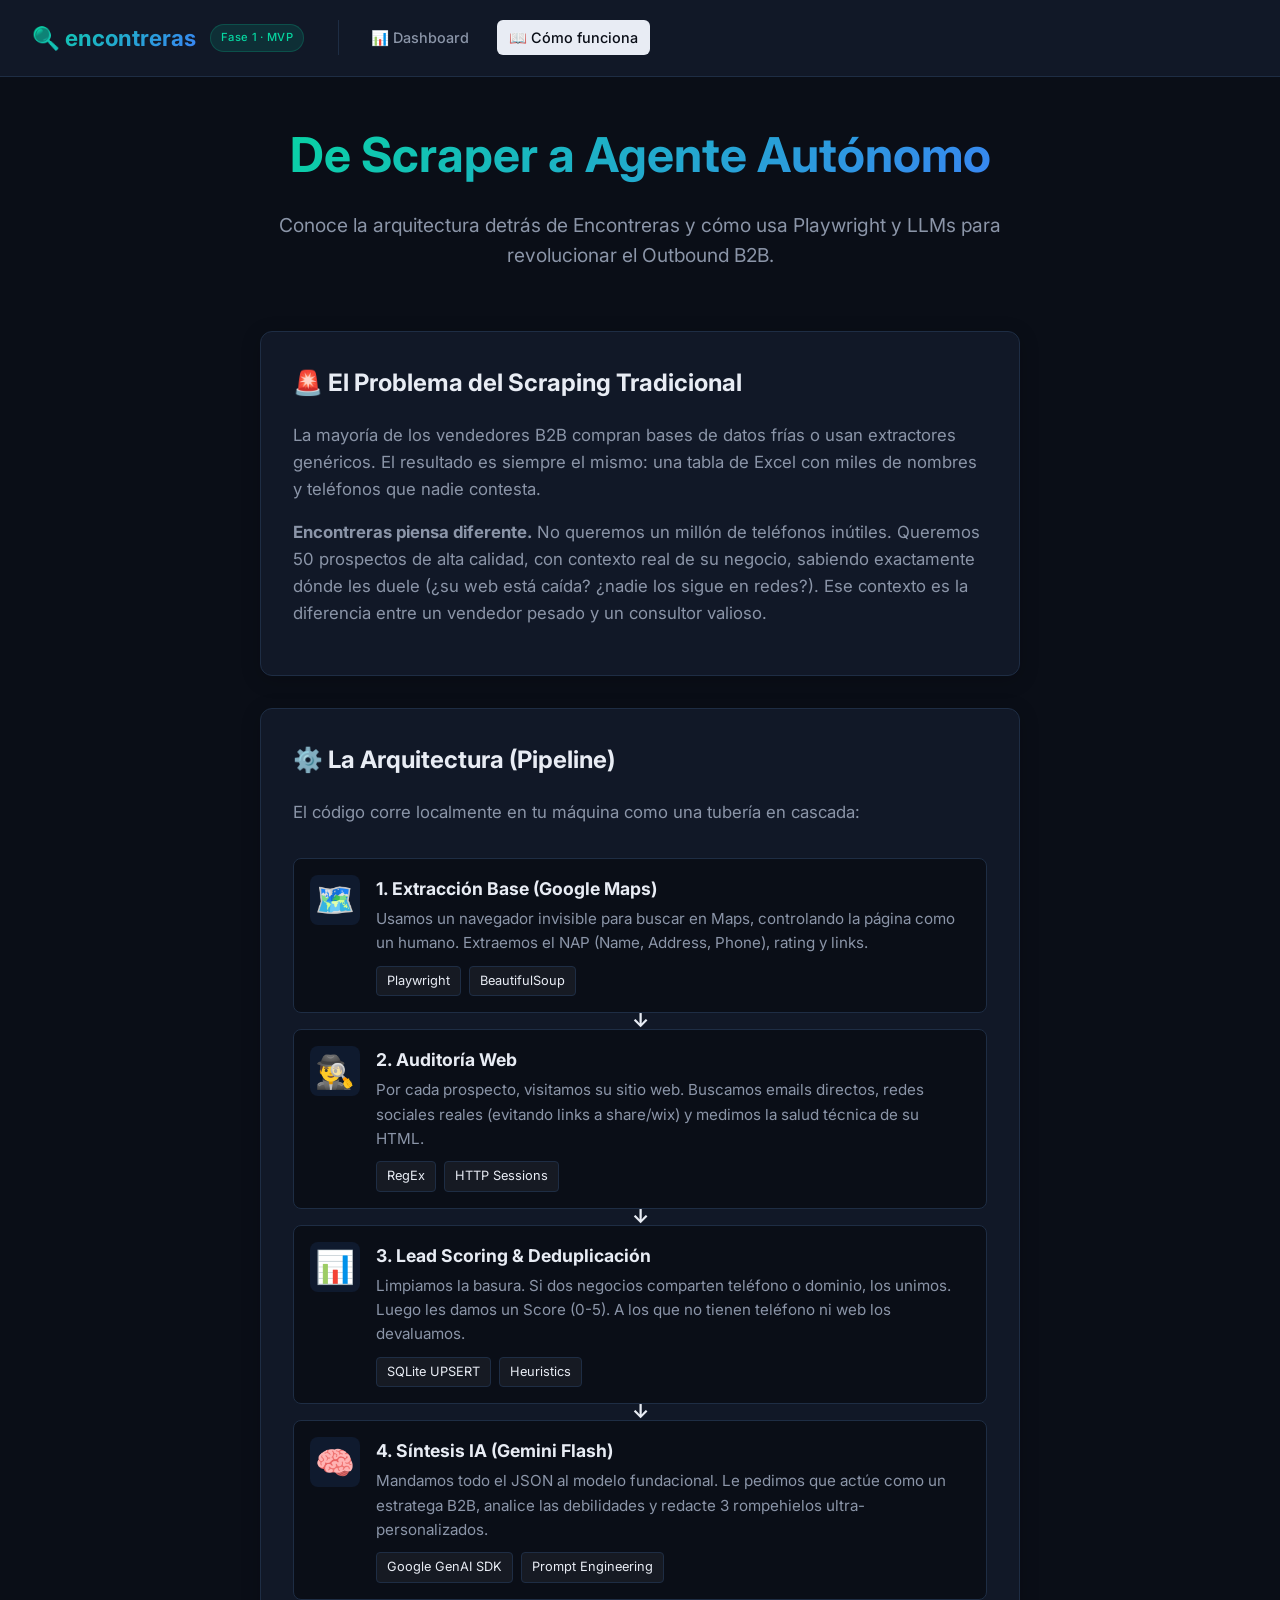
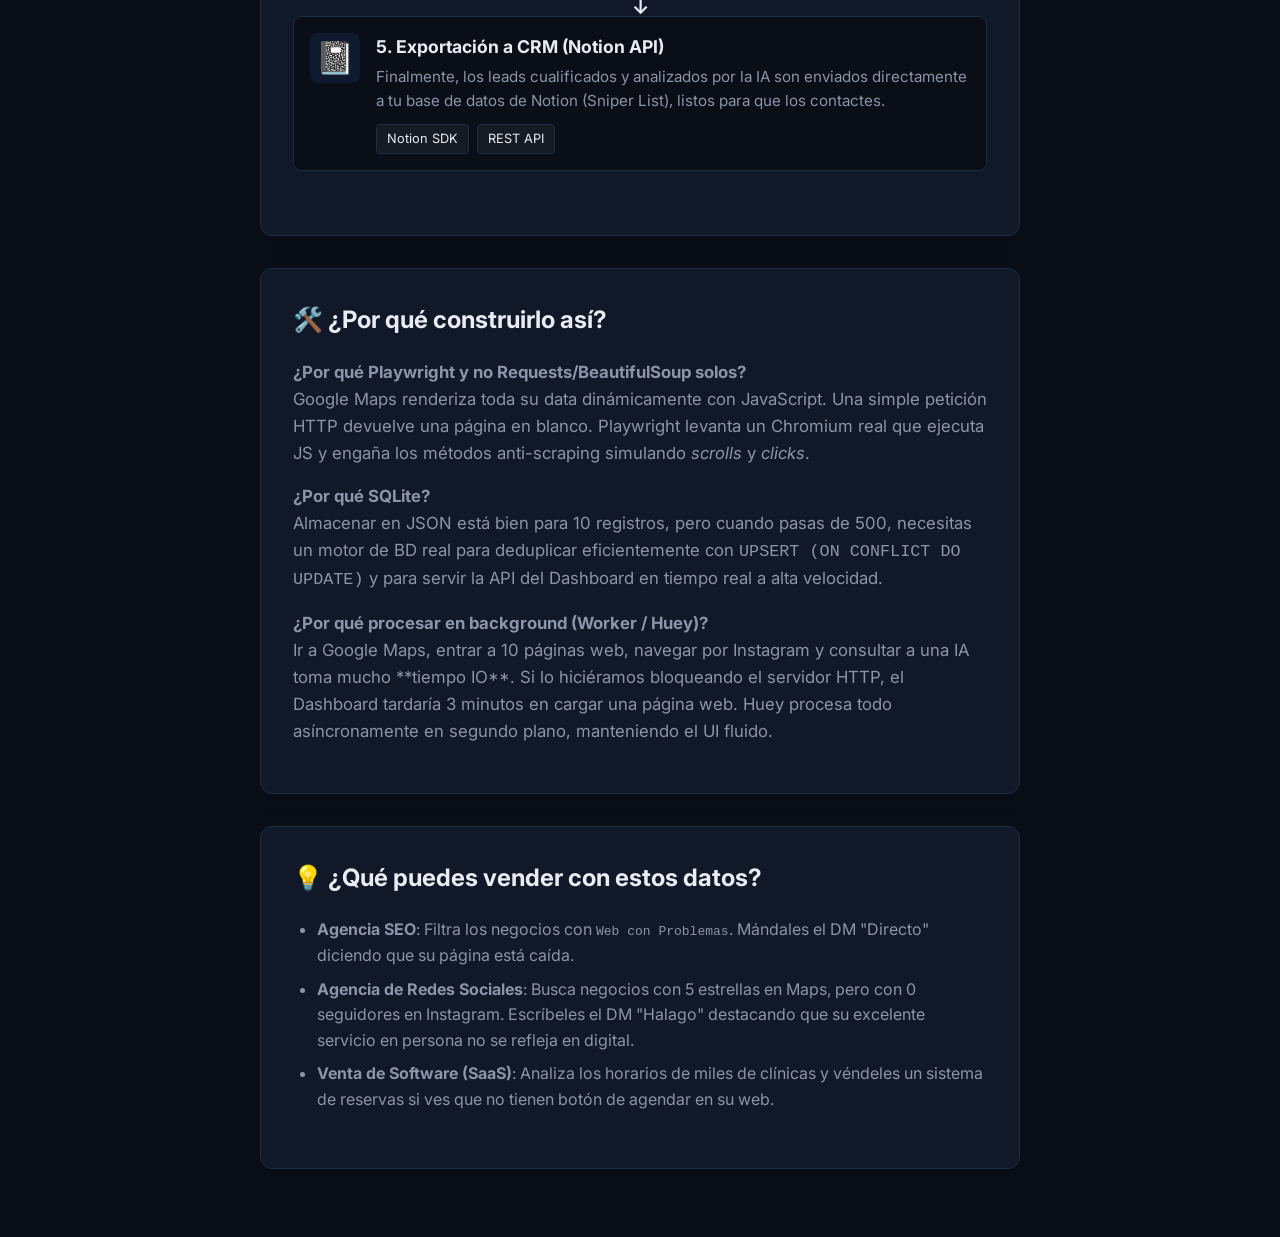
==== web/how-it-works.html @ 9e18ce97 "feat(ui): add educational landing page to explain architecture and use cases" ====
<!DOCTYPE html>
<html lang="es">

<head>
    <meta charset="UTF-8">
    <meta name="viewport" content="width=device-width, initial-scale=1.0">
    <title>encontreras — Cómo funciona</title>
    <meta name="description" content="Aprende cómo está construido el agente autónomo encontreras">
    <link rel="preconnect" href="https://fonts.googleapis.com">
    <link href="https://fonts.googleapis.com/css2?family=Inter:wght@300;400;500;600;700&display=swap" rel="stylesheet">
    <link rel="icon" type="image/png" href="favicon.png">
    <link rel="stylesheet" href="style.css">
    <style>
        .landing-container {
            max-width: 800px;
            margin: 0 auto;
            padding: 40px 20px;
        }

        .landing-header {
            text-align: center;
            margin-bottom: 60px;
        }

        .landing-header h1 {
            font-size: 3rem;
            margin-bottom: 16px;
            background: var(--gradient-header);
            -webkit-background-clip: text;
            -webkit-text-fill-color: transparent;
        }

        .landing-header p {
            font-size: 1.2rem;
            color: var(--text-secondary);
        }

        .section {
            background: var(--bg-secondary);
            border: 1px solid var(--border);
            border-radius: 12px;
            padding: 32px;
            margin-bottom: 32px;
            box-shadow: 0 4px 20px rgba(0, 0, 0, 0.2);
        }

        .section h2 {
            font-size: 1.5rem;
            margin-bottom: 20px;
            color: var(--text-primary);
            display: flex;
            align-items: center;
            gap: 10px;
        }

        .section p {
            margin-bottom: 16px;
            color: var(--text-secondary);
            font-size: 1.05rem;
        }

        .section ul, .section ol {
            margin-left: 24px;
            margin-bottom: 24px;
            color: var(--text-secondary);
        }

        .section li {
            margin-bottom: 8px;
        }

        .code-block {
            background: var(--bg-primary);
            padding: 16px;
            border-radius: 8px;
            font-family: monospace;
            color: var(--score-5);
            margin: 16px 0;
            overflow-x: auto;
            border: 1px solid var(--border);
        }

        .pipeline-diagram {
            display: flex;
            flex-direction: column;
            gap: 16px;
            margin: 32px 0;
        }

        .step {
            display: flex;
            background: var(--bg-primary);
            border: 1px solid var(--border);
            border-radius: 8px;
            padding: 16px;
            align-items: flex-start;
            gap: 16px;
            position: relative;
        }

        .step::after {
            content: '↓';
            position: absolute;
            bottom: -24px;
            left: 50%;
            transform: translateX(-50%);
            color: var(--accent-primary);
            font-size: 1.2rem;
            font-weight: bold;
        }

        .step:last-child::after {
            display: none;
        }

        .step-icon {
            font-size: 2rem;
            background: rgba(59, 130, 246, 0.1);
            width: 50px;
            height: 50px;
            display: flex;
            align-items: center;
            justify-content: center;
            border-radius: 8px;
            flex-shrink: 0;
        }

        .step-content h3 {
            color: var(--text-primary);
            margin-bottom: 4px;
            font-size: 1.1rem;
        }

        .step-content p {
            margin: 0;
            font-size: 0.95rem;
        }

        .tech-tags {
            display: flex;
            gap: 8px;
            flex-wrap: wrap;
            margin-top: 10px;
        }

        .tech-tag {
            background: rgba(255,255,255,0.05);
            border: 1px solid var(--border);
            padding: 4px 10px;
            border-radius: 4px;
            font-size: 0.8rem;
            color: var(--text-primary);
        }
    </style>
</head>

<body>
    <!-- Header -->
    <header class="header">
        <div class="header-left">
            <h1 class="logo">🔍 encontreras</h1>
            <span class="badge">Fase 1 · MVP</span>
            <div class="nav-links">
                <a href="index.html" class="nav-link">📊 Dashboard</a>
                <a href="how-it-works.html" class="nav-link active">📖 Cómo funciona</a>
            </div>
        </div>
    </header>

    <main class="landing-container">
        <div class="landing-header">
            <h1>De Scraper a Agente Autónomo</h1>
            <p>Conoce la arquitectura detrás de Encontreras y cómo usa Playwright y LLMs para revolucionar el Outbound B2B.</p>
        </div>

        <section class="section">
            <h2>🚨 El Problema del Scraping Tradicional</h2>
            <p>La mayoría de los vendedores B2B compran bases de datos frías o usan extractores genéricos. El resultado es siempre el mismo: una tabla de Excel con miles de nombres y teléfonos que nadie contesta.</p>
            <p><strong>Encontreras piensa diferente.</strong> No queremos un millón de teléfonos inútiles. Queremos 50 prospectos de alta calidad, con contexto real de su negocio, sabiendo exactamente dónde les duele (¿su web está caída? ¿nadie los sigue en redes?). Ese contexto es la diferencia entre un vendedor pesado y un consultor valioso.</p>
        </section>

        <section class="section">
            <h2>⚙️ La Arquitectura (Pipeline)</h2>
            <p>El código corre localmente en tu máquina como una tubería en cascada:</p>
            
            <div class="pipeline-diagram">
                <div class="step">
                    <div class="step-icon">🗺️</div>
                    <div class="step-content">
                        <h3>1. Extracción Base (Google Maps)</h3>
                        <p>Usamos un navegador invisible para buscar en Maps, controlando la página como un humano. Extraemos el NAP (Name, Address, Phone), rating y links.</p>
                        <div class="tech-tags"><span class="tech-tag">Playwright</span><span class="tech-tag">BeautifulSoup</span></div>
                    </div>
                </div>

                <div class="step">
                    <div class="step-icon">🕵️‍♂️</div>
                    <div class="step-content">
                        <h3>2. Auditoría Web</h3>
                        <p>Por cada prospecto, visitamos su sitio web. Buscamos emails directos, redes sociales reales (evitando links a share/wix) y medimos la salud técnica de su HTML.</p>
                        <div class="tech-tags"><span class="tech-tag">RegEx</span><span class="tech-tag">HTTP Sessions</span></div>
                    </div>
                </div>

                <div class="step">
                    <div class="step-icon">📊</div>
                    <div class="step-content">
                        <h3>3. Lead Scoring & Deduplicación</h3>
                        <p>Limpiamos la basura. Si dos negocios comparten teléfono o dominio, los unimos. Luego les damos un Score (0-5). A los que no tienen teléfono ni web los devaluamos.</p>
                        <div class="tech-tags"><span class="tech-tag">SQLite UPSERT</span><span class="tech-tag">Heuristics</span></div>
                    </div>
                </div>

                <div class="step">
                    <div class="step-icon">🧠</div>
                    <div class="step-content">
                        <h3>4. Síntesis IA (Gemini Flash)</h3>
                        <p>Mandamos todo el JSON al modelo fundacional. Le pedimos que actúe como un estratega B2B, analice las debilidades y redacte 3 rompehielos ultra-personalizados.</p>
                        <div class="tech-tags"><span class="tech-tag">Google GenAI SDK</span><span class="tech-tag">Prompt Engineering</span></div>
                    </div>
                </div>

                <div class="step">
                    <div class="step-icon">📓</div>
                    <div class="step-content">
                        <h3>5. Exportación a CRM (Notion API)</h3>
                        <p>Finalmente, los leads cualificados y analizados por la IA son enviados directamente a tu base de datos de Notion (Sniper List), listos para que los contactes.</p>
                        <div class="tech-tags"><span class="tech-tag">Notion SDK</span><span class="tech-tag">REST API</span></div>
                    </div>
                </div>
            </div>
        </section>

        <section class="section">
            <h2>🛠️ ¿Por qué construirlo así?</h2>
            
            <p><strong>¿Por qué Playwright y no Requests/BeautifulSoup solos?</strong><br>
            Google Maps renderiza toda su data dinámicamente con JavaScript. Una simple petición HTTP devuelve una página en blanco. Playwright levanta un Chromium real que ejecuta JS y engaña los métodos anti-scraping simulando <em>scrolls</em> y <em>clicks</em>.</p>
            
            <p><strong>¿Por qué SQLite?</strong><br>
            Almacenar en JSON está bien para 10 registros, pero cuando pasas de 500, necesitas un motor de BD real para deduplicar eficientemente con <code>UPSERT (ON CONFLICT DO UPDATE)</code> y para servir la API del Dashboard en tiempo real a alta velocidad.</p>

            <p><strong>¿Por qué procesar en background (Worker / Huey)?</strong><br>
            Ir a Google Maps, entrar a 10 páginas web, navegar por Instagram y consultar a una IA toma mucho **tiempo IO**. Si lo hiciéramos bloqueando el servidor HTTP, el Dashboard tardaría 3 minutos en cargar una página web. Huey procesa todo asíncronamente en segundo plano, manteniendo el UI fluido.</p>
        </section>

        <section class="section">
            <h2>💡 ¿Qué puedes vender con estos datos?</h2>
            <ul>
                <li><strong>Agencia SEO</strong>: Filtra los negocios con <code>Web con Problemas</code>. Mándales el DM "Directo" diciendo que su página está caída.</li>
                <li><strong>Agencia de Redes Sociales</strong>: Busca negocios con 5 estrellas en Maps, pero con 0 seguidores en Instagram. Escríbeles el DM "Halago" destacando que su excelente servicio en persona no se refleja en digital.</li>
                <li><strong>Venta de Software (SaaS)</strong>: Analiza los horarios de miles de clínicas y véndeles un sistema de reservas si ves que no tienen botón de agendar en su web.</li>
            </ul>
        </section>
    </main>
</body>

</html>
---- web/style.css ----
/* ================================================================
   encontreras Dashboard — Dark Premium Theme
   ================================================================ */

:root {
    --bg-primary: #0a0e17;
    --bg-secondary: #111827;
    --bg-card: #1a2233;
    --bg-card-hover: #1f2b3d;
    --bg-input: #0f1520;
    --border: #1e2d44;
    --border-hover: #2a3f5f;
    --text-primary: #e8ecf4;
    --text-secondary: #8b95a8;
    --text-dim: #5a6478;
    --accent-cyan: #06d6a0;
    --accent-blue: #3b82f6;
    --score-5: #06d6a0;
    --score-4: #22c55e;
    --score-3: #eab308;
    --score-2: #f97316;
    --score-1: #ef4444;
    --score-0: #6b7280;
    --gradient-header: linear-gradient(135deg, #06d6a0 0%, #3b82f6 100%);
    --shadow-lg: 0 8px 32px rgba(0, 0, 0, 0.4);
    --shadow-card: 0 2px 12px rgba(0, 0, 0, 0.3);
    --radius: 12px;
    --radius-sm: 8px;
    --transition: all 0.2s ease;
}

* {
    margin: 0;
    padding: 0;
    box-sizing: border-box;
}

body {
    font-family: 'Inter', -apple-system, BlinkMacSystemFont, sans-serif;
    background: var(--bg-primary);
    color: var(--text-primary);
    min-height: 100vh;
    line-height: 1.6;
}

/* ── Header ─────────────────────────────────────────────────── */

.header {
    display: flex;
    justify-content: space-between;
    align-items: center;
    padding: 20px 32px;
    background: var(--bg-secondary);
    border-bottom: 1px solid var(--border);
    position: sticky;
    top: 0;
    z-index: 100;
    backdrop-filter: blur(12px);
}

.header-left {
    display: flex;
    align-items: center;
    gap: 14px;
}

.nav-links {
    display: flex;
    gap: 16px;
    margin-left: 20px;
    padding-left: 20px;
    border-left: 1px solid var(--border);
}

.nav-link {
    color: var(--text-secondary);
    text-decoration: none;
    font-size: 0.9rem;
    font-weight: 500;
    padding: 6px 12px;
    border-radius: 6px;
    transition: all 0.2s ease;
}

.nav-link:hover {
    color: var(--text-primary);
    background: rgba(255, 255, 255, 0.05);
}

.nav-link.active {
    color: var(--bg-primary);
    background: var(--text-primary);
}

.logo {
    font-size: 1.4rem;
    font-weight: 700;
    background: var(--gradient-header);
    -webkit-background-clip: text;
    -webkit-text-fill-color: transparent;
    background-clip: text;
}

.badge {
    font-size: 0.7rem;
    font-weight: 500;
    padding: 4px 10px;
    border-radius: 20px;
    background: rgba(6, 214, 160, 0.12);
    color: var(--accent-cyan);
    border: 1px solid rgba(6, 214, 160, 0.2);
    letter-spacing: 0.03em;
}

.header-right {
    display: flex;
    align-items: center;
    gap: 16px;
}

.extract-form {
    display: flex;
    align-items: center;
    gap: 8px;
    background: rgba(0, 0, 0, 0.2);
    padding: 6px;
    border-radius: 8px;
    border: 1px solid var(--border);
}

.extract-form input {
    background: var(--bg-card);
    border: 1px solid var(--border-hover);
    color: var(--text-primary);
    padding: 6px 10px;
    border-radius: 4px;
    font-size: 0.8rem;
    font-family: inherit;
    outline: none;
    transition: var(--transition);
}

.extract-form input:focus {
    border-color: var(--accent-cyan);
}

.extract-form input[type="text"] {
    width: 130px;
}

.extract-form input[type="number"] {
    width: 60px;
}

#extract-btn {
    background: var(--accent-blue);
    color: white;
    border: none;
    padding: 6px 12px;
    border-radius: 4px;
    font-size: 0.8rem;
    font-weight: 600;
    cursor: pointer;
    transition: var(--transition);
}

#extract-btn:hover {
    background: #2563eb;
}

#extract-btn:disabled {
    background: var(--text-dim);
    cursor: not-allowed;
    opacity: 0.7;
}

.file-label {
    font-size: 0.78rem;
    color: var(--text-dim);
    font-weight: 400;
}

/* ── Stats Grid ─────────────────────────────────────────────── */

.stats-grid {
    display: grid;
    grid-template-columns: repeat(6, 1fr);
    gap: 16px;
    padding: 24px 32px;
}

.stat-card {
    background: var(--bg-card);
    border: 1px solid var(--border);
    border-radius: var(--radius);
    padding: 20px;
    text-align: center;
    transition: var(--transition);
}

.stat-card:hover {
    border-color: var(--border-hover);
    transform: translateY(-2px);
    box-shadow: var(--shadow-card);
}

.stat-number {
    font-size: 2rem;
    font-weight: 700;
    margin-bottom: 4px;
}

.stat-label {
    font-size: 0.75rem;
    color: var(--text-secondary);
    font-weight: 500;
    text-transform: uppercase;
    letter-spacing: 0.04em;
}

.stat-excellent .stat-number { color: var(--score-5); }
.stat-good .stat-number { color: var(--score-4); }
.stat-rescued .stat-number { color: var(--score-3); }
.stat-weak .stat-number { color: var(--score-2); }
.stat-spam .stat-number { color: var(--score-0); }

/* ── Filters Bar ────────────────────────────────────────────── */

.filters-bar {
    display: flex;
    align-items: center;
    gap: 16px;
    padding: 0 32px 20px;
    flex-wrap: wrap;
}

.search-box {
    position: relative;
    flex: 1;
    min-width: 260px;
}

.search-icon {
    position: absolute;
    left: 14px;
    top: 50%;
    transform: translateY(-50%);
    width: 18px;
    height: 18px;
    color: var(--text-dim);
}

#search-input {
    width: 100%;
    padding: 12px 16px 12px 44px;
    background: var(--bg-input);
    border: 1px solid var(--border);
    border-radius: var(--radius-sm);
    color: var(--text-primary);
    font-size: 0.9rem;
    font-family: inherit;
    transition: var(--transition);
    outline: none;
}

#search-input:focus {
    border-color: var(--accent-cyan);
    box-shadow: 0 0 0 3px rgba(6, 214, 160, 0.1);
}

#search-input::placeholder {
    color: var(--text-dim);
}

.filter-buttons {
    display: flex;
    gap: 6px;
    flex-wrap: wrap;
}

.filter-btn {
    padding: 8px 14px;
    border: 1px solid var(--border);
    border-radius: var(--radius-sm);
    background: var(--bg-card);
    color: var(--text-secondary);
    font-size: 0.8rem;
    font-family: inherit;
    font-weight: 500;
    cursor: pointer;
    transition: var(--transition);
}

.filter-btn:hover {
    border-color: var(--border-hover);
    color: var(--text-primary);
    background: var(--bg-card-hover);
}

.filter-btn.active {
    background: rgba(6, 214, 160, 0.12);
    border-color: rgba(6, 214, 160, 0.3);
    color: var(--accent-cyan);
}

/* ── Table ──────────────────────────────────────────────────── */

.table-container {
    padding: 0 32px 32px;
}

.table-wrapper {
    background: var(--bg-card);
    border: 1px solid var(--border);
    border-radius: var(--radius);
    overflow: hidden;
}

table {
    width: 100%;
    border-collapse: collapse;
}

thead {
    background: var(--bg-secondary);
}

th {
    padding: 14px 16px;
    text-align: left;
    font-size: 0.72rem;
    font-weight: 600;
    text-transform: uppercase;
    letter-spacing: 0.06em;
    color: var(--text-dim);
    border-bottom: 1px solid var(--border);
    white-space: nowrap;
    cursor: pointer;
    user-select: none;
    transition: var(--transition);
}

th:hover {
    color: var(--text-secondary);
}

.th-score { width: 70px; text-align: center; }
.th-name { min-width: 180px; }
.th-phone { width: 140px; }
.th-web { width: 150px; }
.th-emails { min-width: 180px; }
.th-social { width: 100px; text-align: center; }
.th-followers { width: 140px; }
.th-rating { width: 80px; text-align: center; }

td {
    padding: 12px 16px;
    font-size: 0.85rem;
    border-bottom: 1px solid rgba(30, 45, 68, 0.5);
    vertical-align: middle;
}

tr:hover td {
    background: rgba(6, 214, 160, 0.03);
}

tr {
    cursor: pointer;
    transition: var(--transition);
}

/* Score badges */
.score-badge {
    display: inline-flex;
    align-items: center;
    justify-content: center;
    width: 36px;
    height: 36px;
    border-radius: 10px;
    font-weight: 700;
    font-size: 0.95rem;
}

.score-5 { background: rgba(6, 214, 160, 0.15); color: var(--score-5); }
.score-4 { background: rgba(34, 197, 94, 0.15); color: var(--score-4); }
.score-3 { background: rgba(234, 179, 8, 0.15); color: var(--score-3); }
.score-2 { background: rgba(249, 115, 22, 0.15); color: var(--score-2); }
.score-1 { background: rgba(239, 68, 68, 0.15); color: var(--score-1); }
.score-0 { background: rgba(107, 114, 128, 0.15); color: var(--score-0); }

/* Social icons inline */
.social-icons {
    display: flex;
    gap: 6px;
    justify-content: center;
}

.social-dot {
    width: 26px;
    height: 26px;
    border-radius: 6px;
    font-size: 0.65rem;
    font-weight: 700;
    display: flex;
    align-items: center;
    justify-content: center;
}

.social-ig { background: rgba(195, 42, 163, 0.2); color: #e1306c; }
.social-tk { background: rgba(0, 0, 0, 0.3); color: #fff; }
.social-fb { background: rgba(24, 119, 242, 0.2); color: #1877f2; }

/* Domain links */
.domain-link {
    color: var(--accent-blue);
    text-decoration: none;
    font-size: 0.82rem;
}

.domain-link:hover {
    text-decoration: underline;
}

.email-text {
    font-size: 0.78rem;
    color: var(--text-secondary);
    word-break: break-word;
}

.dim {
    color: var(--text-dim);
}

/* Rating stars */
.rating-cell {
    text-align: center;
}

.rating-value {
    color: #fbbf24;
    font-weight: 600;
}

/* Empty state */
.empty-state {
    text-align: center;
    padding: 60px 20px !important;
    color: var(--text-dim);
}

.empty-icon {
    font-size: 2.5rem;
    margin-bottom: 12px;
}

/* ── Modal ──────────────────────────────────────────────────── */

.modal-overlay {
    display: none;
    position: fixed;
    inset: 0;
    background: rgba(0, 0, 0, 0.7);
    z-index: 200;
    justify-content: center;
    align-items: center;
    backdrop-filter: blur(4px);
}

.modal-overlay.active {
    display: flex;
}

.modal {
    background: var(--bg-card);
    border: 1px solid var(--border);
    border-radius: var(--radius);
    width: 90%;
    max-width: 580px;
    max-height: 85vh;
    overflow-y: auto;
    padding: 28px;
    position: relative;
    box-shadow: var(--shadow-lg);
    animation: modalIn 0.2s ease;
}

@keyframes modalIn {
    from { opacity: 0; transform: scale(0.95) translateY(10px); }
    to { opacity: 1; transform: scale(1) translateY(0); }
}

.modal-close {
    position: absolute;
    top: 16px;
    right: 16px;
    background: none;
    border: none;
    color: var(--text-dim);
    font-size: 1.2rem;
    cursor: pointer;
    padding: 4px 8px;
    border-radius: 6px;
    transition: var(--transition);
}

.modal-close:hover {
    background: rgba(255, 255, 255, 0.05);
    color: var(--text-primary);
}

.modal-content h2 {
    font-size: 1.3rem;
    font-weight: 700;
    margin-bottom: 20px;
    padding-right: 30px;
}

.detail-row {
    display: flex;
    justify-content: space-between;
    padding: 10px 0;
    border-bottom: 1px solid rgba(30, 45, 68, 0.4);
}

.detail-label {
    font-size: 0.78rem;
    color: var(--text-dim);
    text-transform: uppercase;
    letter-spacing: 0.04em;
    font-weight: 500;
}

.detail-value {
    font-size: 0.88rem;
    color: var(--text-primary);
    text-align: right;
    max-width: 60%;
    word-break: break-word;
}

.detail-value a {
    color: var(--accent-blue);
    text-decoration: none;
}

.detail-value a:hover {
    text-decoration: underline;
}

/* ── Footer ─────────────────────────────────────────────────── */

.footer {
    text-align: center;
    padding: 24px;
    color: var(--text-dim);
    font-size: 0.75rem;
    border-top: 1px solid var(--border);
}

/* ── Status Banner (Background Huey Job) ── */
.status-banner {
    display: flex;
    align-items: center;
    justify-content: center;
    gap: 10px;
    background: var(--accent-cyan);
    color: #000;
    padding: 10px 20px;
    margin: 15px 30px -10px 30px;
    border-radius: 6px;
    font-weight: 600;
    font-size: 0.9rem;
    animation: fadeIn 0.3s ease;
}

.status-banner.hidden {
    display: none !important;
}

.spinner {
    width: 16px;
    height: 16px;
    border: 2px solid rgba(0, 0, 0, 0.3);
    border-top-color: #000;
    border-radius: 50%;
    animation: spin 1s linear infinite;
}

@keyframes spin {
    to { transform: rotate(360deg); }
}

@keyframes fadeIn {
    from { opacity: 0; transform: translateY(-10px); }
    to { opacity: 1; transform: translateY(0); }
}

/* ── Responsive ─────────────────────────────────────────────── */

@media (max-width: 1024px) {
    .stats-grid {
        grid-template-columns: repeat(3, 1fr);
    }
}

@media (max-width: 768px) {
    .header { padding: 16px 20px; }
    .stats-grid { padding: 16px 20px; grid-template-columns: repeat(2, 1fr); }
    .filters-bar { padding: 0 20px 16px; }
    .table-container { padding: 0 20px 20px; }

    .table-wrapper { overflow-x: auto; }
    table { min-width: 800px; }
}
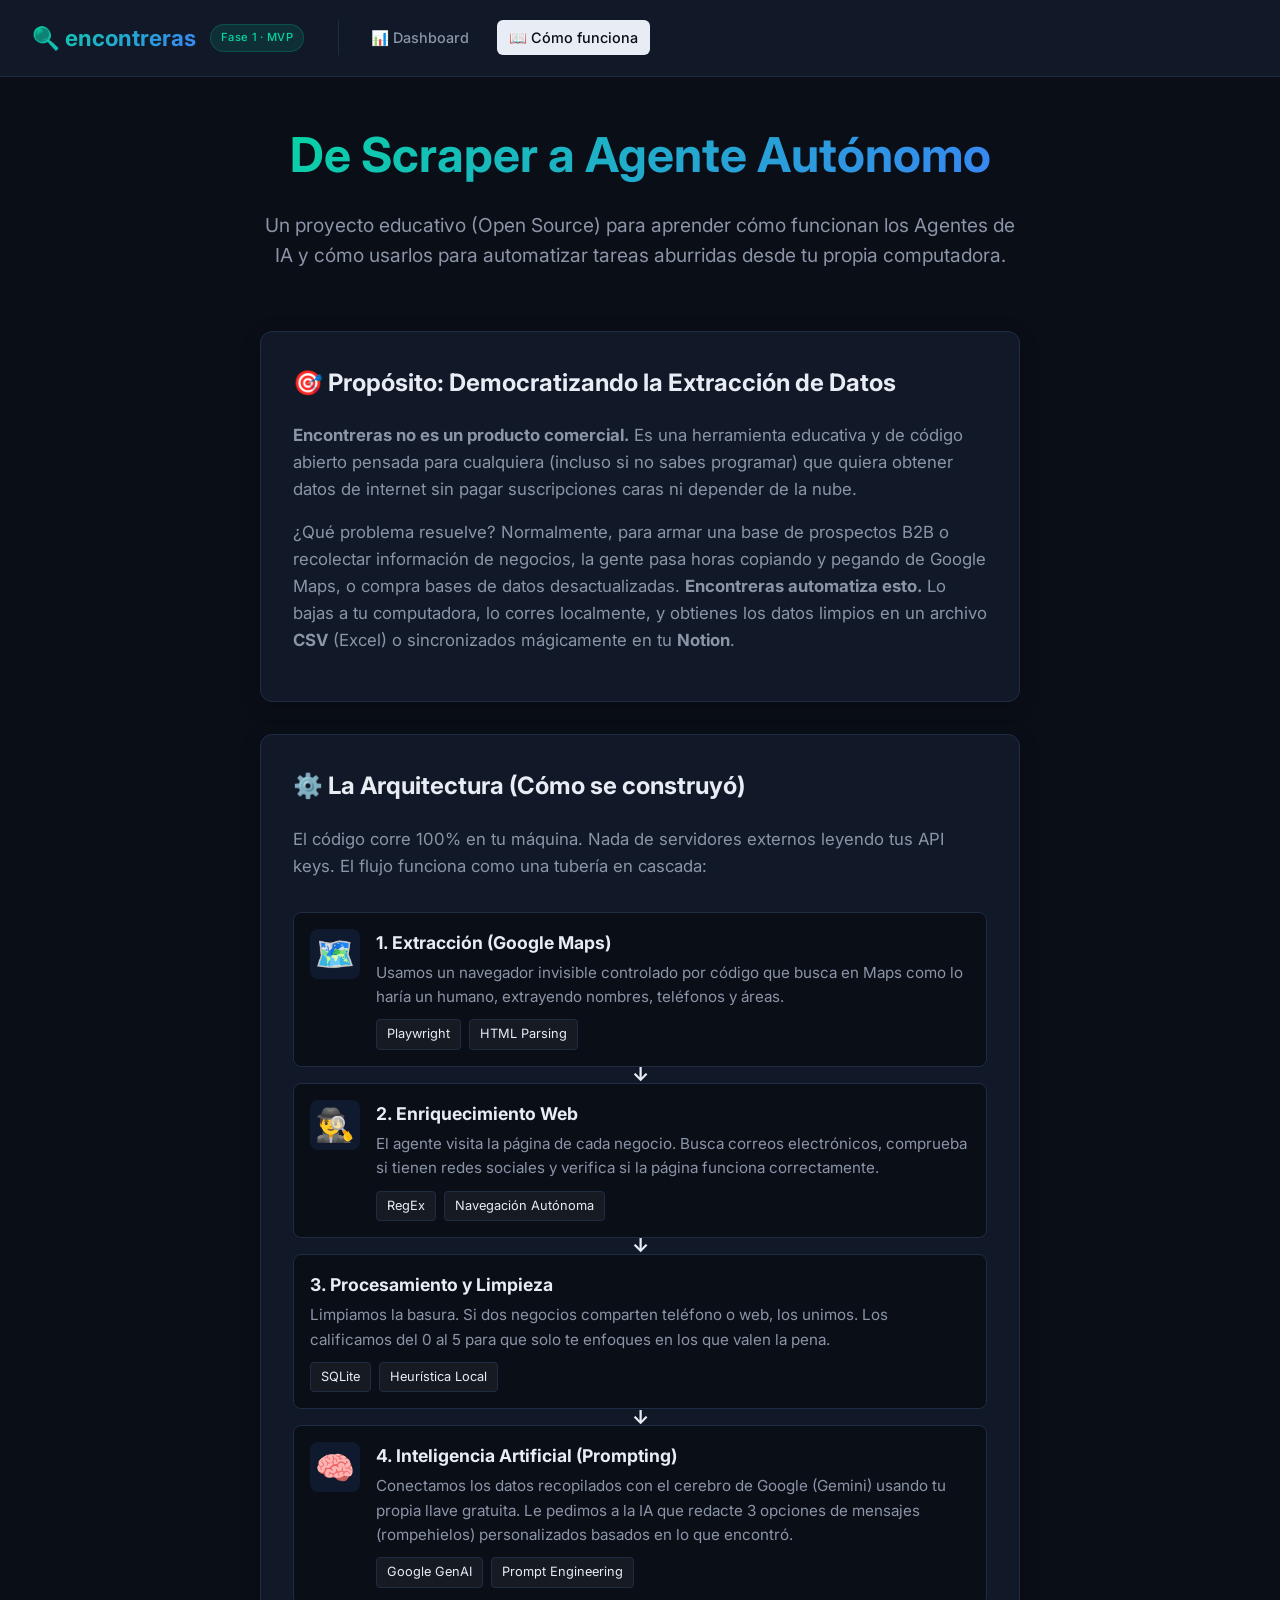
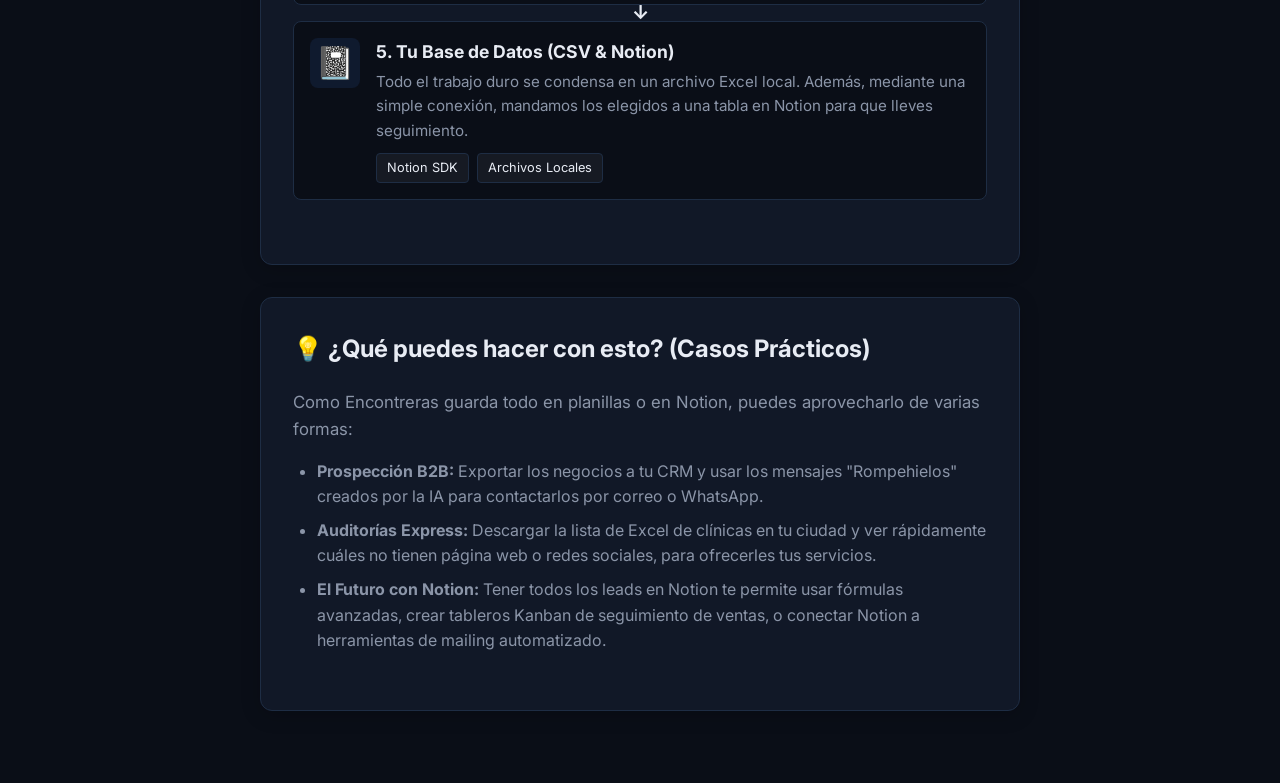
==== commit 10286a98: "docs: rewrite landing page copy to emphasize educational and local open-source nature" ====
--- a/web/how-it-works.html
+++ b/web/how-it-works.html
@@ -170,86 +170,73 @@
     <main class="landing-container">
         <div class="landing-header">
             <h1>De Scraper a Agente Autónomo</h1>
-            <p>Conoce la arquitectura detrás de Encontreras y cómo usa Playwright y LLMs para revolucionar el Outbound B2B.</p>
+            <p>Un proyecto educativo (Open Source) para aprender cómo funcionan los Agentes de IA y cómo usarlos para automatizar tareas aburridas desde tu propia computadora.</p>
         </div>
 
         <section class="section">
-            <h2>🚨 El Problema del Scraping Tradicional</h2>
-            <p>La mayoría de los vendedores B2B compran bases de datos frías o usan extractores genéricos. El resultado es siempre el mismo: una tabla de Excel con miles de nombres y teléfonos que nadie contesta.</p>
-            <p><strong>Encontreras piensa diferente.</strong> No queremos un millón de teléfonos inútiles. Queremos 50 prospectos de alta calidad, con contexto real de su negocio, sabiendo exactamente dónde les duele (¿su web está caída? ¿nadie los sigue en redes?). Ese contexto es la diferencia entre un vendedor pesado y un consultor valioso.</p>
+            <h2>🎯 Propósito: Democratizando la Extracción de Datos</h2>
+            <p><strong>Encontreras no es un producto comercial.</strong> Es una herramienta educativa y de código abierto pensada para cualquiera (incluso si no sabes programar) que quiera obtener datos de internet sin pagar suscripciones caras ni depender de la nube.</p>
+            <p>¿Qué problema resuelve? Normalmente, para armar una base de prospectos B2B o recolectar información de negocios, la gente pasa horas copiando y pegando de Google Maps, o compra bases de datos desactualizadas. <strong>Encontreras automatiza esto.</strong> Lo bajas a tu computadora, lo corres localmente, y obtienes los datos limpios en un archivo <strong>CSV</strong> (Excel) o sincronizados mágicamente en tu <strong>Notion</strong>.</p>
         </section>
 
         <section class="section">
-            <h2>⚙️ La Arquitectura (Pipeline)</h2>
-            <p>El código corre localmente en tu máquina como una tubería en cascada:</p>
+            <h2>⚙️ La Arquitectura (Cómo se construyó)</h2>
+            <p>El código corre 100% en tu máquina. Nada de servidores externos leyendo tus API keys. El flujo funciona como una tubería en cascada:</p>
             
             <div class="pipeline-diagram">
                 <div class="step">
                     <div class="step-icon">🗺️</div>
                     <div class="step-content">
-                        <h3>1. Extracción Base (Google Maps)</h3>
-                        <p>Usamos un navegador invisible para buscar en Maps, controlando la página como un humano. Extraemos el NAP (Name, Address, Phone), rating y links.</p>
-                        <div class="tech-tags"><span class="tech-tag">Playwright</span><span class="tech-tag">BeautifulSoup</span></div>
+                        <h3>1. Extracción (Google Maps)</h3>
+                        <p>Usamos un navegador invisible controlado por código que busca en Maps como lo haría un humano, extrayendo nombres, teléfonos y áreas.</p>
+                        <div class="tech-tags"><span class="tech-tag">Playwright</span><span class="tech-tag">HTML Parsing</span></div>
                     </div>
                 </div>
 
                 <div class="step">
                     <div class="step-icon">🕵️‍♂️</div>
                     <div class="step-content">
-                        <h3>2. Auditoría Web</h3>
-                        <p>Por cada prospecto, visitamos su sitio web. Buscamos emails directos, redes sociales reales (evitando links a share/wix) y medimos la salud técnica de su HTML.</p>
-                        <div class="tech-tags"><span class="tech-tag">RegEx</span><span class="tech-tag">HTTP Sessions</span></div>
-                    </div>
-                </div>
-
-                <div class="step">
-                    <div class="step-icon">📊</div>
-                    <div class="step-content">
-                        <h3>3. Lead Scoring & Deduplicación</h3>
-                        <p>Limpiamos la basura. Si dos negocios comparten teléfono o dominio, los unimos. Luego les damos un Score (0-5). A los que no tienen teléfono ni web los devaluamos.</p>
-                        <div class="tech-tags"><span class="tech-tag">SQLite UPSERT</span><span class="tech-tag">Heuristics</span></div>
+                        <h3>2. Enriquecimiento Web</h3>
+                        <p>El agente visita la página de cada negocio. Busca correos electrónicos, comprueba si tienen redes sociales y verifica si la página funciona correctamente.</p>
+                        <div class="tech-tags"><span class="tech-tag">RegEx</span><span class="tech-tag">Navegación Autónoma</span></div>
+                    </div>
+                </div>
+
+                <div class="step">
+                    <div class="step-content">
+                        <h3>3. Procesamiento y Limpieza</h3>
+                        <p>Limpiamos la basura. Si dos negocios comparten teléfono o web, los unimos. Los calificamos del 0 al 5 para que solo te enfoques en los que valen la pena.</p>
+                        <div class="tech-tags"><span class="tech-tag">SQLite</span><span class="tech-tag">Heurística Local</span></div>
                     </div>
                 </div>
 
                 <div class="step">
                     <div class="step-icon">🧠</div>
                     <div class="step-content">
-                        <h3>4. Síntesis IA (Gemini Flash)</h3>
-                        <p>Mandamos todo el JSON al modelo fundacional. Le pedimos que actúe como un estratega B2B, analice las debilidades y redacte 3 rompehielos ultra-personalizados.</p>
-                        <div class="tech-tags"><span class="tech-tag">Google GenAI SDK</span><span class="tech-tag">Prompt Engineering</span></div>
+                        <h3>4. Inteligencia Artificial (Prompting)</h3>
+                        <p>Conectamos los datos recopilados con el cerebro de Google (Gemini) usando tu propia llave gratuita. Le pedimos a la IA que redacte 3 opciones de mensajes (rompehielos) personalizados basados en lo que encontró.</p>
+                        <div class="tech-tags"><span class="tech-tag">Google GenAI</span><span class="tech-tag">Prompt Engineering</span></div>
                     </div>
                 </div>
 
                 <div class="step">
                     <div class="step-icon">📓</div>
                     <div class="step-content">
-                        <h3>5. Exportación a CRM (Notion API)</h3>
-                        <p>Finalmente, los leads cualificados y analizados por la IA son enviados directamente a tu base de datos de Notion (Sniper List), listos para que los contactes.</p>
-                        <div class="tech-tags"><span class="tech-tag">Notion SDK</span><span class="tech-tag">REST API</span></div>
+                        <h3>5. Tu Base de Datos (CSV & Notion)</h3>
+                        <p>Todo el trabajo duro se condensa en un archivo Excel local. Además, mediante una simple conexión, mandamos los elegidos a una tabla en Notion para que lleves seguimiento.</p>
+                        <div class="tech-tags"><span class="tech-tag">Notion SDK</span><span class="tech-tag">Archivos Locales</span></div>
                     </div>
                 </div>
             </div>
         </section>
 
         <section class="section">
-            <h2>🛠️ ¿Por qué construirlo así?</h2>
-            
-            <p><strong>¿Por qué Playwright y no Requests/BeautifulSoup solos?</strong><br>
-            Google Maps renderiza toda su data dinámicamente con JavaScript. Una simple petición HTTP devuelve una página en blanco. Playwright levanta un Chromium real que ejecuta JS y engaña los métodos anti-scraping simulando <em>scrolls</em> y <em>clicks</em>.</p>
-            
-            <p><strong>¿Por qué SQLite?</strong><br>
-            Almacenar en JSON está bien para 10 registros, pero cuando pasas de 500, necesitas un motor de BD real para deduplicar eficientemente con <code>UPSERT (ON CONFLICT DO UPDATE)</code> y para servir la API del Dashboard en tiempo real a alta velocidad.</p>
-
-            <p><strong>¿Por qué procesar en background (Worker / Huey)?</strong><br>
-            Ir a Google Maps, entrar a 10 páginas web, navegar por Instagram y consultar a una IA toma mucho **tiempo IO**. Si lo hiciéramos bloqueando el servidor HTTP, el Dashboard tardaría 3 minutos en cargar una página web. Huey procesa todo asíncronamente en segundo plano, manteniendo el UI fluido.</p>
-        </section>
-
-        <section class="section">
-            <h2>💡 ¿Qué puedes vender con estos datos?</h2>
+            <h2>💡 ¿Qué puedes hacer con esto? (Casos Prácticos)</h2>
+            <p>Como Encontreras guarda todo en planillas o en Notion, puedes aprovecharlo de varias formas:</p>
             <ul>
-                <li><strong>Agencia SEO</strong>: Filtra los negocios con <code>Web con Problemas</code>. Mándales el DM "Directo" diciendo que su página está caída.</li>
-                <li><strong>Agencia de Redes Sociales</strong>: Busca negocios con 5 estrellas en Maps, pero con 0 seguidores en Instagram. Escríbeles el DM "Halago" destacando que su excelente servicio en persona no se refleja en digital.</li>
-                <li><strong>Venta de Software (SaaS)</strong>: Analiza los horarios de miles de clínicas y véndeles un sistema de reservas si ves que no tienen botón de agendar en su web.</li>
+                <li><strong>Prospección B2B:</strong> Exportar los negocios a tu CRM y usar los mensajes "Rompehielos" creados por la IA para contactarlos por correo o WhatsApp.</li>
+                <li><strong>Auditorías Express:</strong> Descargar la lista de Excel de clínicas en tu ciudad y ver rápidamente cuáles no tienen página web o redes sociales, para ofrecerles tus servicios.</li>
+                <li><strong>El Futuro con Notion:</strong> Tener todos los leads en Notion te permite usar fórmulas avanzadas, crear tableros Kanban de seguimiento de ventas, o conectar Notion a herramientas de mailing automatizado.</li>
             </ul>
         </section>
     </main>
